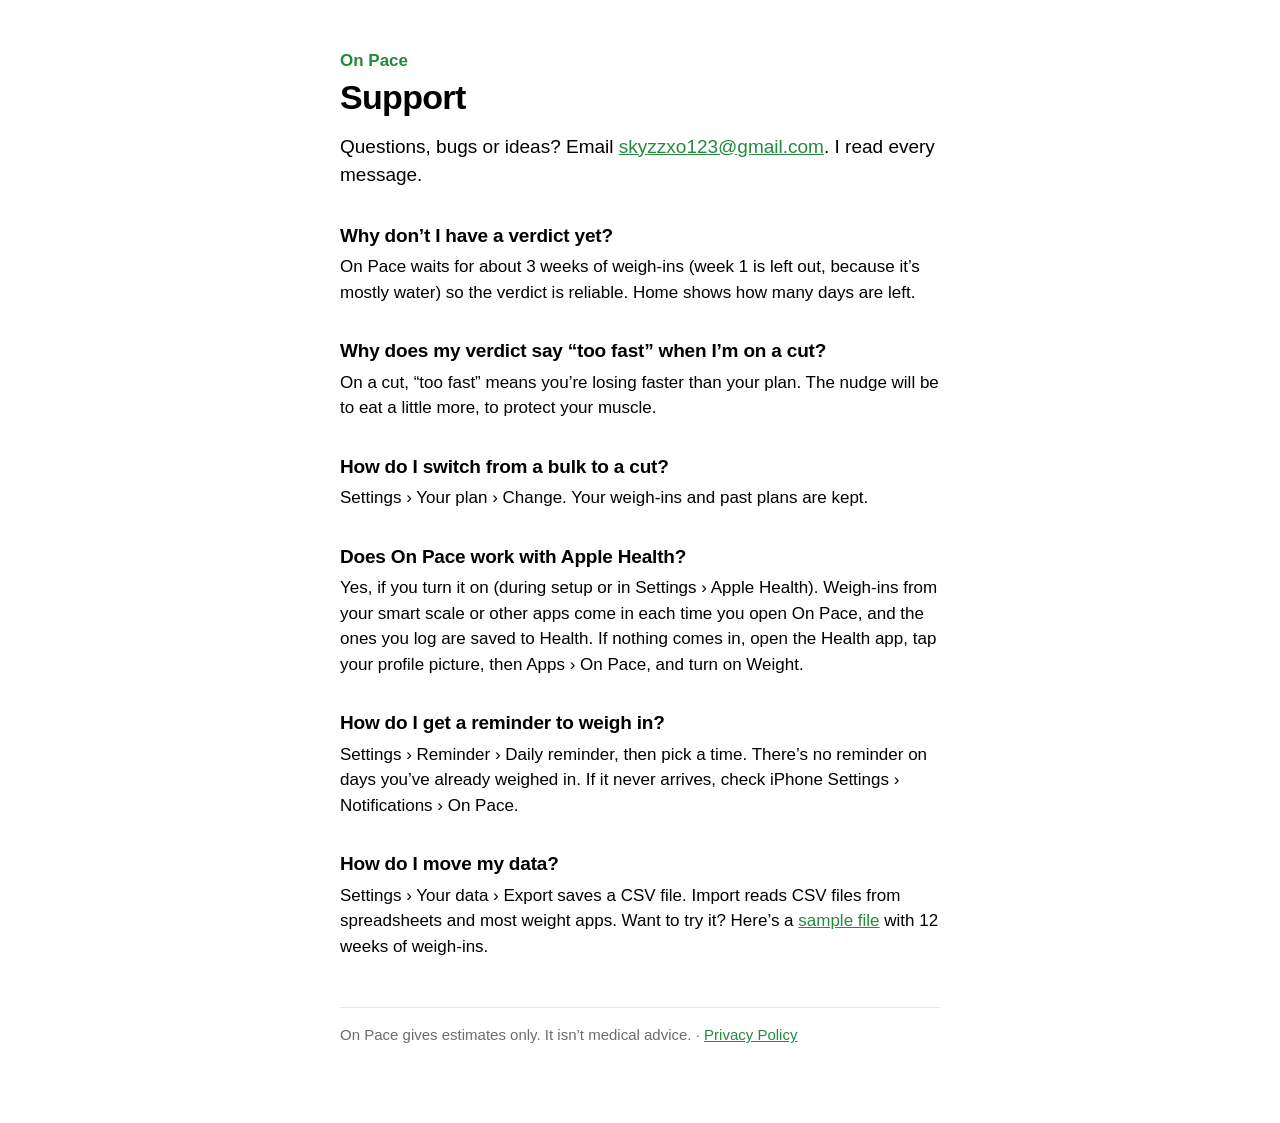
==== index.html @ a1cb2612 "On Pace support page and privacy policy" ====
<!DOCTYPE html>
<html lang="en">
<head>
<meta charset="utf-8">
<meta name="viewport" content="width=device-width, initial-scale=1">
<title>On Pace — Support</title>
<link rel="stylesheet" href="style.css">
</head>
<body>
<main>
  <p class="app">On Pace</p>
  <h1>Support</h1>

  <p class="lead">Questions, bugs or ideas? Email <a href="mailto:skyzzxo123@gmail.com">skyzzxo123@gmail.com</a>. I read every message.</p>

  <h2>Why don’t I have a verdict yet?</h2>
  <p>On Pace waits for about 3 weeks of weigh-ins (week 1 is left out, because it’s mostly water) so the verdict is reliable. Home shows how many days are left.</p>

  <h2>Why does my verdict say “too fast” when I’m on a cut?</h2>
  <p>On a cut, “too fast” means you’re losing faster than your plan. The nudge will be to eat a little more, to protect your muscle.</p>

  <h2>How do I switch from a bulk to a cut?</h2>
  <p>Settings › Your plan › Change. Your weigh-ins and past plans are kept.</p>

  <h2>Does On Pace work with Apple Health?</h2>
  <p>Yes, if you turn it on (during setup or in Settings › Apple Health). Weigh-ins from your smart scale or other apps come in each time you open On Pace, and the ones you log are saved to Health. If nothing comes in, open the Health app, tap your profile picture, then Apps › On Pace, and turn on Weight.</p>

  <h2>How do I get a reminder to weigh in?</h2>
  <p>Settings › Reminder › Daily reminder, then pick a time. There’s no reminder on days you’ve already weighed in. If it never arrives, check iPhone Settings › Notifications › On Pace.</p>

  <h2>How do I move my data?</h2>
  <p>Settings › Your data › Export saves a CSV file. Import reads CSV files from spreadsheets and most weight apps. Want to try it? Here’s a <a href="sample-weigh-ins.csv">sample file</a> with 12 weeks of weigh-ins.</p>

  <p class="foot">On Pace gives estimates only. It isn’t medical advice. · <a href="privacy.html">Privacy Policy</a></p>
</main>
</body>
</html>
---- style.css ----
/* On Pace support site. Follows the phone's light/dark setting, like the app. */
:root {
  color-scheme: light dark;
  --text: #000;
  --secondary: #6c6c70;
  --brand: #248a3d;
  --background: #fff;
  --rule: #e5e5ea;
}

@media (prefers-color-scheme: dark) {
  :root {
    --text: #fff;
    --secondary: #9a9aa0;
    --brand: #30d158;
    --background: #000;
    --rule: #2c2c2e;
  }
}

* { box-sizing: border-box; }

body {
  margin: 0;
  background: var(--background);
  color: var(--text);
  font: 17px/1.5 -apple-system, BlinkMacSystemFont, "SF Pro Text", "Helvetica Neue", Arial, sans-serif;
  -webkit-text-size-adjust: 100%;
}

main {
  max-width: 640px;
  margin: 0 auto;
  padding: 48px 20px 64px;
}

.app {
  margin: 0;
  color: var(--brand);
  font-weight: 600;
}

h1 {
  margin: 4px 0 8px;
  font-size: 34px;
  line-height: 1.15;
  letter-spacing: -0.02em;
}

h2 {
  margin: 32px 0 4px;
  font-size: 19px;
  letter-spacing: -0.01em;
}

p { margin: 0 0 12px; }

.lead { font-size: 19px; margin-top: 16px; }
.date, .foot { color: var(--secondary); font-size: 15px; }
.foot { margin-top: 48px; padding-top: 16px; border-top: 1px solid var(--rule); }

ul { padding-left: 20px; }
li { margin-bottom: 10px; }

a { color: var(--brand); }
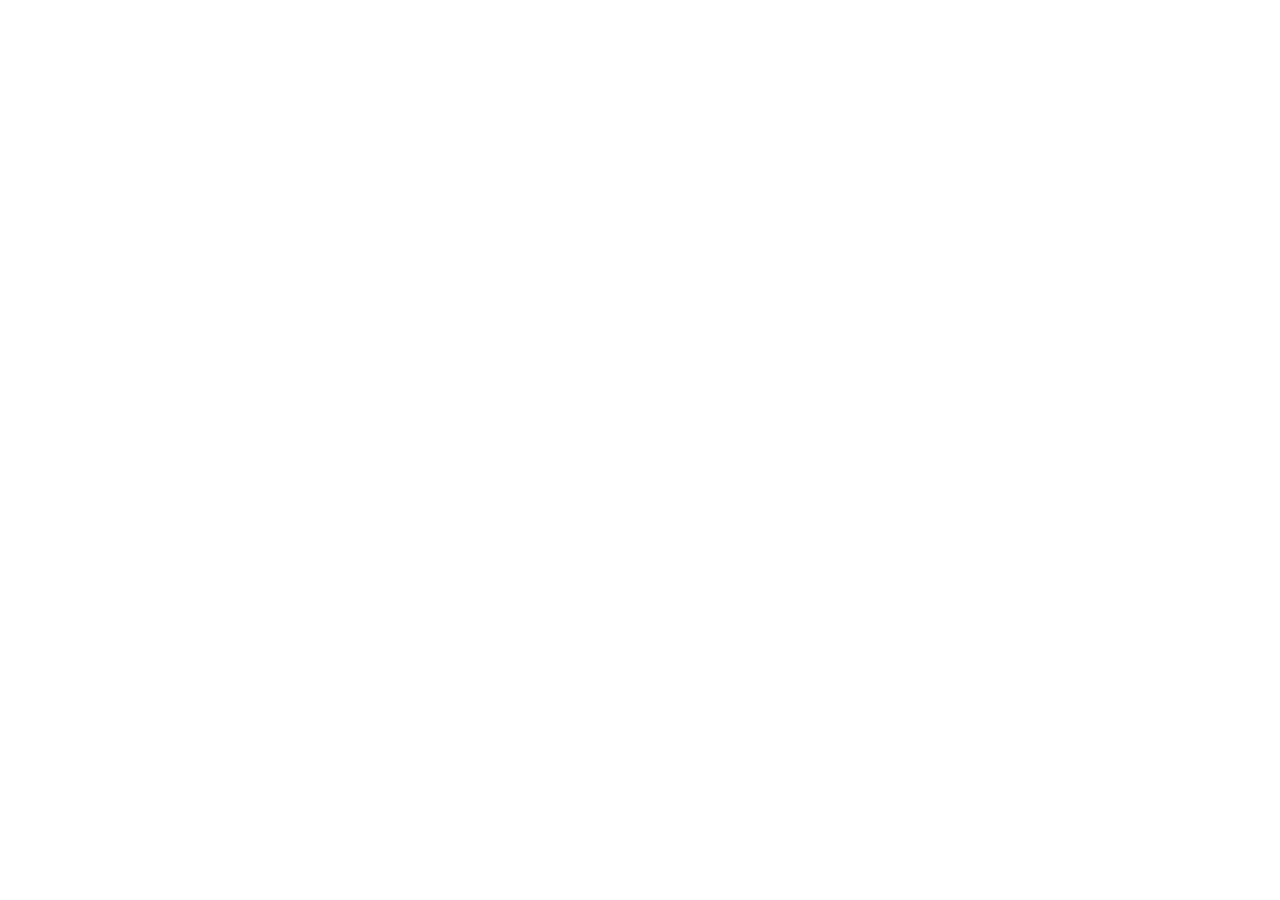
==== commit 97faa8d9: "Moved to onpaceapp.github.io: redirect the pages there" ====
--- a/index.html
+++ b/index.html
@@ -3,35 +3,14 @@
 <head>
 <meta charset="utf-8">
 <meta name="viewport" content="width=device-width, initial-scale=1">
-<title>On Pace — Support</title>
-<link rel="stylesheet" href="style.css">
+<title>On Pace has moved</title>
+<link rel="canonical" href="https://onpaceapp.github.io/#support">
+<meta http-equiv="refresh" content="0; url=https://onpaceapp.github.io/#support">
+<meta name="robots" content="noindex">
+<script>location.replace("https://onpaceapp.github.io/#support");</script>
+<style>body{margin:0;background:#000;color:#fff;font:17px/1.5 -apple-system,BlinkMacSystemFont,"Helvetica Neue",Arial,sans-serif;display:grid;place-items:center;min-height:100vh;text-align:center}a{color:#38b6ff}</style>
 </head>
 <body>
-<main>
-  <p class="app">On Pace</p>
-  <h1>Support</h1>
-
-  <p class="lead">Questions, bugs or ideas? Email <a href="mailto:skyzzxo123@gmail.com">skyzzxo123@gmail.com</a>. I read every message.</p>
-
-  <h2>Why don’t I have a verdict yet?</h2>
-  <p>On Pace waits for about 3 weeks of weigh-ins (week 1 is left out, because it’s mostly water) so the verdict is reliable. Home shows how many days are left.</p>
-
-  <h2>Why does my verdict say “too fast” when I’m on a cut?</h2>
-  <p>On a cut, “too fast” means you’re losing faster than your plan. The nudge will be to eat a little more, to protect your muscle.</p>
-
-  <h2>How do I switch from a bulk to a cut?</h2>
-  <p>Settings › Your plan › Change. Your weigh-ins and past plans are kept.</p>
-
-  <h2>Does On Pace work with Apple Health?</h2>
-  <p>Yes, if you turn it on (during setup or in Settings › Apple Health). Weigh-ins from your smart scale or other apps come in each time you open On Pace, and the ones you log are saved to Health. If nothing comes in, open the Health app, tap your profile picture, then Apps › On Pace, and turn on Weight.</p>
-
-  <h2>How do I get a reminder to weigh in?</h2>
-  <p>Settings › Reminder › Daily reminder, then pick a time. There’s no reminder on days you’ve already weighed in. If it never arrives, check iPhone Settings › Notifications › On Pace.</p>
-
-  <h2>How do I move my data?</h2>
-  <p>Settings › Your data › Export saves a CSV file. Import reads CSV files from spreadsheets and most weight apps. Want to try it? Here’s a <a href="sample-weigh-ins.csv">sample file</a> with 12 weeks of weigh-ins.</p>
-
-  <p class="foot">On Pace gives estimates only. It isn’t medical advice. · <a href="privacy.html">Privacy Policy</a></p>
-</main>
+<p>On Pace’s website has moved to <a href="https://onpaceapp.github.io/#support">onpaceapp.github.io</a>.</p>
 </body>
 </html>
